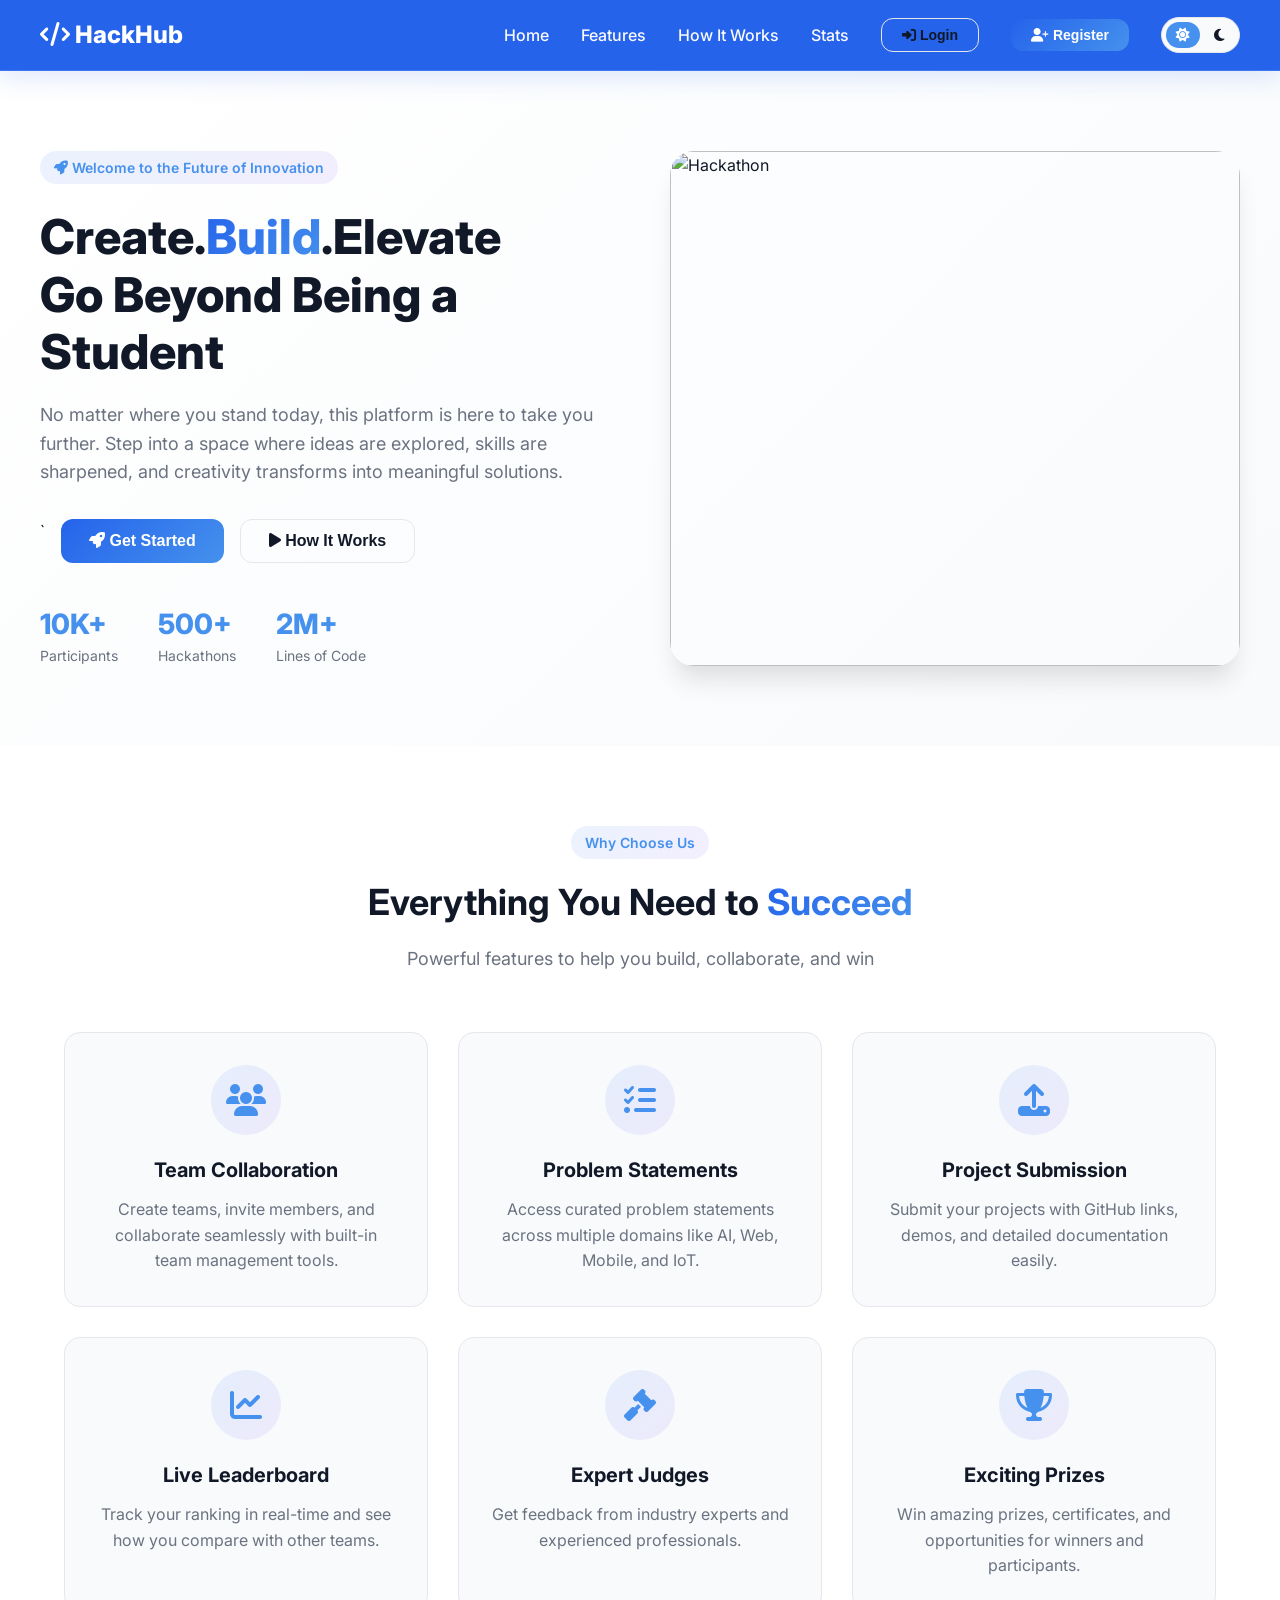
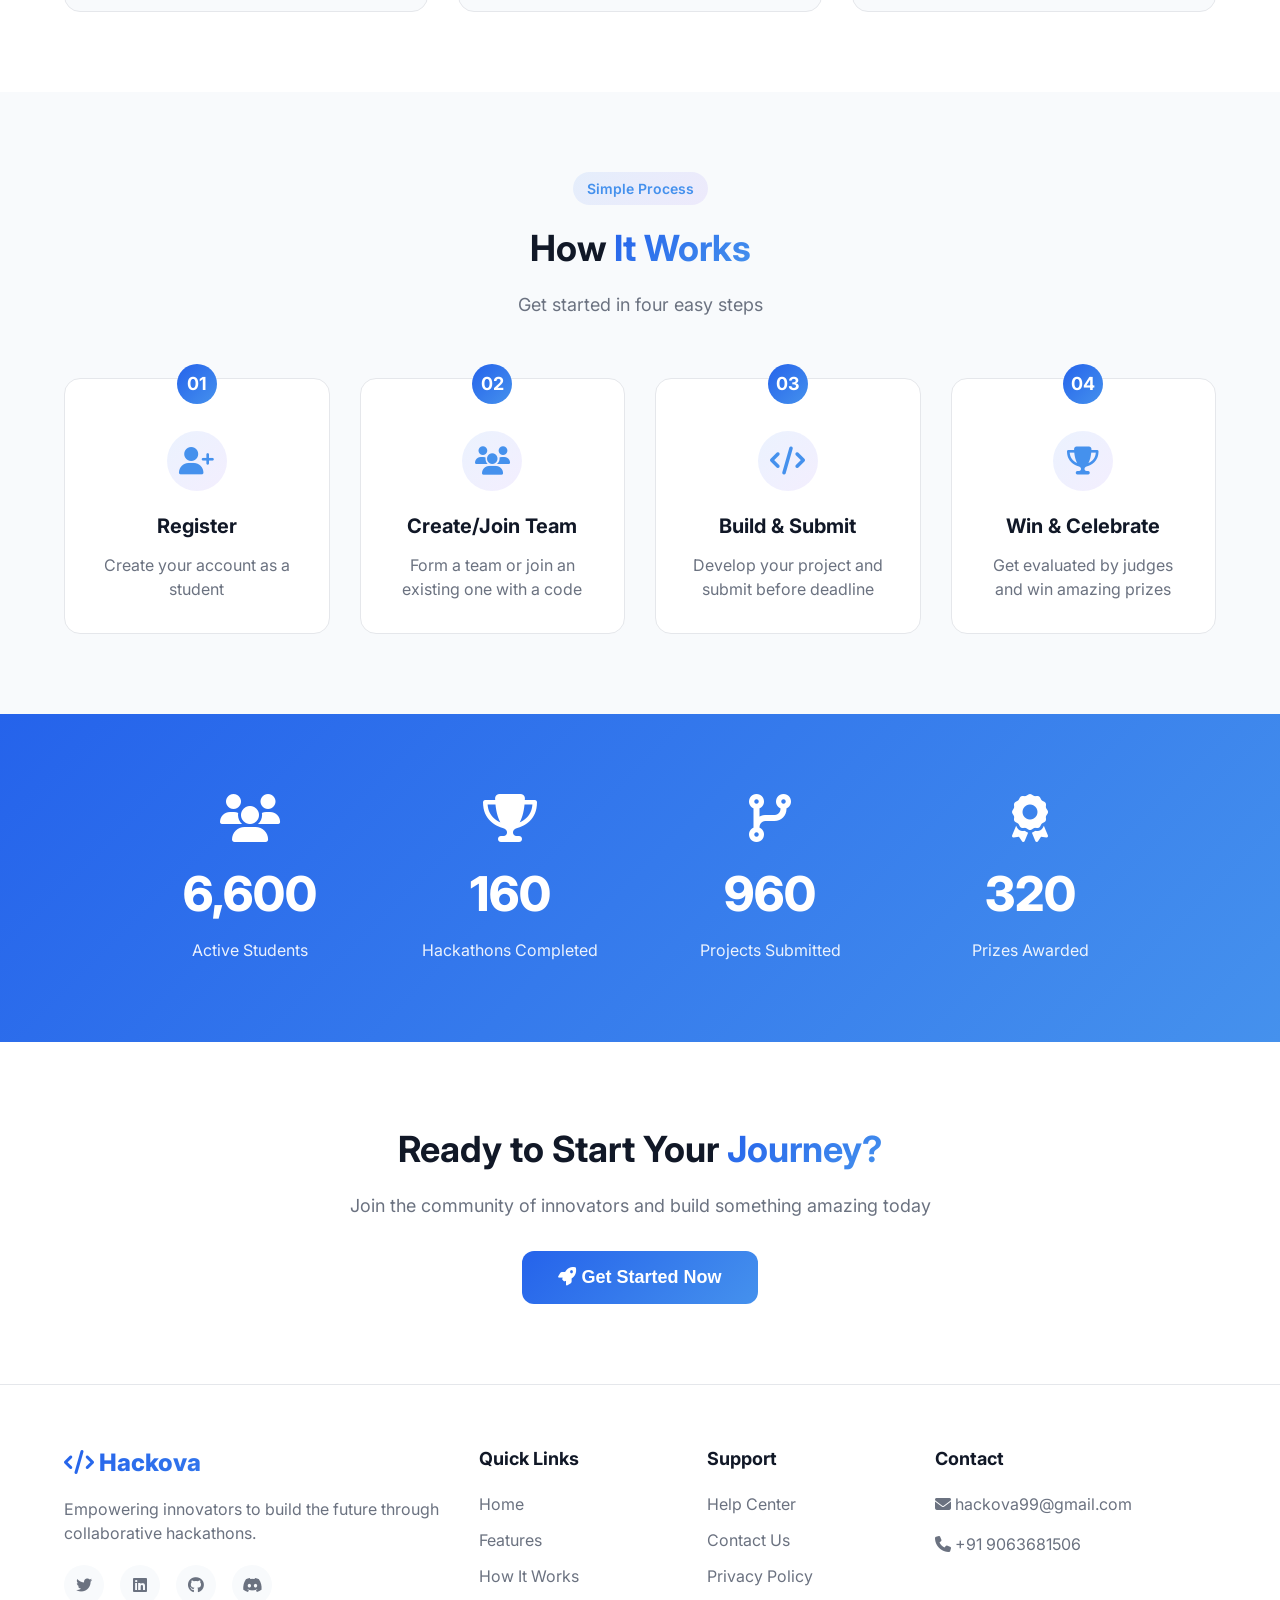
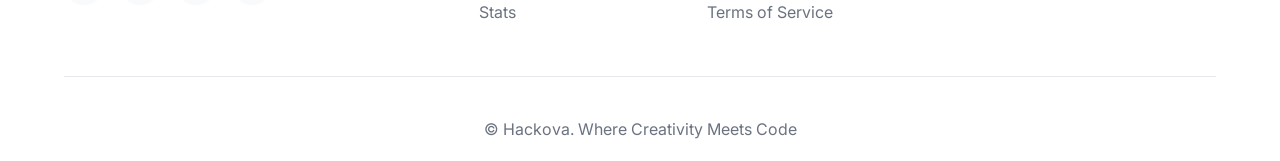
==== home.html @ 32de66e4 "Initial commit" ====
<html >

<head>
    <meta charset="UTF-8">
    <meta name="viewport" content="width=device-width, initial-scale=1.0">
    <title>HackHub | Where Innovation Meets Execution</title>
    <link rel="stylesheet" href="https://cdnjs.cloudflare.com/ajax/libs/font-awesome/6.4.0/css/all.min.css">
    <link rel="stylesheet" href="home-styles.css">
</head>

<body class="home-page">
    <!-- Navbar -->
    <nav class="navbar">
        <div class="navbar-content">
            <div class="logo">
                <i class="fas fa-code"></i> HackHub
            </div>
            <div class="nav-links">
                <a href="#home" class="nav-link">Home</a>
                <a href="#features" class="nav-link">Features</a>
                <a href="#how-it-works" class="nav-link">How It Works</a>
                <a href="#stats" class="nav-link">Stats</a>
                <button class="btn-login" onclick="goToAuth('login')">
                    <i class="fas fa-sign-in-alt"></i> Login
                </button>

                <button class="btn-register" onclick="goToAuth('register')">
                    <i class="fas fa-user-plus"></i> Register
                </button>
                <div class="dark-mode-toggle" onclick="toggleDarkMode()">
                    <i class="fas fa-sun"></i>
                    <i class="fas fa-moon"></i>
                </div>
            </div>
            <button class="mobile-menu-btn" onclick="toggleMobileMenu()">
                <i class="fas fa-bars"></i>
            </button>
        </div>
        <div class="mobile-menu" id="mobileMenu">
            <a href="#home" onclick="closeMobileMenu()">Home</a>
            <a href="#features" onclick="closeMobileMenu()">Features</a>
            <a href="#how-it-works" onclick="closeMobileMenu()">How It Works</a>
            <a href="#stats" onclick="closeMobileMenu()">Stats</a>
            <button class="btn-login" onclick="goToAuth('login')">
                <i class="fas fa-sign-in-alt"></i> Login
            </button>

            <button class="btn-register" onclick="goToAuth('register')">
                <i class="fas fa-user-plus"></i> Register
            </button>
        </div>
    </nav>

    <!-- Hero Section -->
    <section id="home" class="hero-section">
        <div class="hero-content">
            <div class="hero-text">
                <div class="hero-badge">
                    <i class="fas fa-rocket"></i> Welcome to the Future of Innovation
                </div>
                <h1>Create.<span class="gradient-text">Build</span>.Elevate<br>Go Beyond Being a Student</h1>
                <p>No matter where you stand today, this platform is here to take you further. Step into a space where
                    ideas are explored, skills are sharpened, and creativity transforms into meaningful solutions.</p>
                <div class="hero-buttons">`
                    <button class="btn-primary" onclick="window.location.href='index.html'">
                        <i class="fas fa-rocket"></i> Get Started
                    </button>
                    <button class="btn-secondary" onclick="scrollToSection('how-it-works')">
                        <i class="fas fa-play"></i> How It Works
                    </button>
                </div>
                <div class="hero-stats">
                    <div class="hero-stat">
                        <span class="stat-number">10K+</span>
                        <span class="stat-label">Participants</span>
                    </div>
                    <div class="hero-stat">
                        <span class="stat-number">500+</span>
                        <span class="stat-label">Hackathons</span>
                    </div>
                    <div class="hero-stat">
                        <span class="stat-number">2M+</span>
                        <span class="stat-label">Lines of Code</span>
                    </div>
                </div>
            </div>
            <div class="hero-image">
                <img src="https://images.pexels.com/photos/3184418/pexels-photo-3184418.jpeg?auto=compress&cs=tinysrgb&w=600"
                    alt="Hackathon">
            </div>
        </div>
    </section>

    <!-- Features Section -->
    <section id="features" class="features-section">
        <div class="container">
            <div class="section-header">
                <span class="section-badge">Why Choose Us</span>
                <h2>Everything You Need to <span class="gradient-text">Succeed</span></h2>
                <p>Powerful features to help you build, collaborate, and win</p>
            </div>
            <div class="features-grid">
                <div class="feature-card">
                    <div class="feature-icon"><i class="fas fa-users"></i></div>
                    <h3>Team Collaboration</h3>
                    <p>Create teams, invite members, and collaborate seamlessly with built-in team management tools.</p>
                </div>
                <div class="feature-card">
                    <div class="feature-icon"><i class="fas fa-tasks"></i></div>
                    <h3>Problem Statements</h3>
                    <p>Access curated problem statements across multiple domains like AI, Web, Mobile, and IoT.</p>
                </div>
                <div class="feature-card">
                    <div class="feature-icon"><i class="fas fa-upload"></i></div>
                    <h3>Project Submission</h3>
                    <p>Submit your projects with GitHub links, demos, and detailed documentation easily.</p>
                </div>
                <div class="feature-card">
                    <div class="feature-icon"><i class="fas fa-chart-line"></i></div>
                    <h3>Live Leaderboard</h3>
                    <p>Track your ranking in real-time and see how you compare with other teams.</p>
                </div>
                <div class="feature-card">
                    <div class="feature-icon"><i class="fas fa-gavel"></i></div>
                    <h3>Expert Judges</h3>
                    <p>Get feedback from industry experts and experienced professionals.</p>
                </div>
                <div class="feature-card">
                    <div class="feature-icon"><i class="fas fa-trophy"></i></div>
                    <h3>Exciting Prizes</h3>
                    <p>Win amazing prizes, certificates, and opportunities for winners and participants.</p>
                </div>
            </div>
        </div>
    </section>

    <!-- How It Works Section -->
    <section id="how-it-works" class="how-it-works-section">
        <div class="container">
            <div class="section-header">
                <span class="section-badge">Simple Process</span>
                <h2>How <span class="gradient-text">It Works</span></h2>
                <p>Get started in four easy steps</p>
            </div>
            <div class="steps-grid">
                <div class="step-card">
                    <div class="step-number">01</div>
                    <div class="step-icon"><i class="fas fa-user-plus"></i></div>
                    <h3>Register</h3>
                    <p>Create your account as a student</p>
                </div>
                <div class="step-card">
                    <div class="step-number">02</div>
                    <div class="step-icon"><i class="fas fa-users"></i></div>
                    <h3>Create/Join Team</h3>
                    <p>Form a team or join an existing one with a code</p>
                </div>
                <div class="step-card">
                    <div class="step-number">03</div>
                    <div class="step-icon"><i class="fas fa-code"></i></div>
                    <h3>Build & Submit</h3>
                    <p>Develop your project and submit before deadline</p>
                </div>
                <div class="step-card">
                    <div class="step-number">04</div>
                    <div class="step-icon"><i class="fas fa-trophy"></i></div>
                    <h3>Win & Celebrate</h3>
                    <p>Get evaluated by judges and win amazing prizes</p>
                </div>
            </div>
        </div>
    </section>

    <!-- Stats Section -->
    <section id="stats" class="stats-section">
        <div class="container">
            <div class="stats-grid">
                <div class="stat-item">
                    <div class="stat-icon"><i class="fas fa-users"></i></div>
                    <div class="stat-number" data-target="10000">0</div>
                    <div class="stat-label">Active Students</div>
                </div>
                <div class="stat-item">
                    <div class="stat-icon"><i class="fas fa-trophy"></i></div>
                    <div class="stat-number" data-target="250">0</div>
                    <div class="stat-label">Hackathons Completed</div>
                </div>
                <div class="stat-item">
                    <div class="stat-icon"><i class="fas fa-code-branch"></i></div>
                    <div class="stat-number" data-target="1500">0</div>
                    <div class="stat-label">Projects Submitted</div>
                </div>
                <div class="stat-item">
                    <div class="stat-icon"><i class="fas fa-award"></i></div>
                    <div class="stat-number" data-target="500">0</div>
                    <div class="stat-label">Prizes Awarded</div>
                </div>
            </div>
        </div>
    </section>

    <!-- CTA Section -->
    <section class="cta-section">
        <div class="container">
            <div class="cta-content">
                <h2>Ready to Start Your <span class="gradient-text">Journey?</span></h2>
                <p>Join the community of innovators and build something amazing today</p>
                <button class="btn-primary btn-large" onclick="window.location.href='index.html'">
                    <i class="fas fa-rocket"></i> Get Started Now
                </button>
            </div>
        </div>
    </section>

    <!-- Footer -->
    <footer class="footer">
        <div class="container">
            <div class="footer-content">
                <div class="footer-section">
                    <div class="footer-logo">
                        <i class="fas fa-code"></i> Hackova
                    </div>
                    <p>Empowering innovators to build the future through collaborative hackathons.</p>
                    <div class="social-links">
                        <a href="#"><i class="fab fa-twitter"></i></a>
                        <a href="#"><i class="fab fa-linkedin"></i></a>
                        <a href="#"><i class="fab fa-github"></i></a>
                        <a href="#"><i class="fab fa-discord"></i></a>
                    </div>
                </div>
                <div class="footer-section">
                    <h4>Quick Links</h4>
                    <a href="#home">Home</a>
                    <a href="#features">Features</a>
                    <a href="#how-it-works">How It Works</a>
                    <a href="#stats">Stats</a>
                </div>
                <div class="footer-section">
                    <h4>Support</h4>
                    <a href="#" onclick="showHelpCenter()">Help Center</a>
                    <a href="#">Contact Us</a>
                    <a href="#">Privacy Policy</a>
                    <a href="#">Terms of Service</a>
                </div>
                <div class="footer-section">
                    <h4>Contact</h4>
                    <p><i class="fas fa-envelope"></i> hackova99@gmail.com</p>
                    <p><i class="fas fa-phone"></i> +91 9063681506</p>
                </div>
            </div>
            <div class="footer-bottom">
                <p>&copy; Hackova. Where Creativity Meets Code</p>
            </div>
        </div>
    </footer>

    <script>

        function goToAuth(mode) {
            localStorage.setItem("authMode", mode);
            window.location.href = "index.html";
        }


        function toggleDarkMode() {
            document.body.classList.toggle('dark-mode');
        }

        function toggleMobileMenu() {
            const menu = document.getElementById('mobileMenu');
            menu.classList.toggle('show');
        }

        function closeMobileMenu() {
            const menu = document.getElementById('mobileMenu');
            menu.classList.remove('show');
        }

        function scrollToSection(sectionId) {
            const section = document.getElementById(sectionId);
            if (section) {
                section.scrollIntoView({ behavior: 'smooth' });
            }
        }

        function showHelpCenter() {
            alert("Help Center\n\nEmail: support@hackhub.com\nPhone: +1 (555) 123-4567");
        }

        // Animate stats on scroll
        const observerOptions = {
            threshold: 0.5,
            rootMargin: "0px"
        };

        const observer = new IntersectionObserver((entries) => {
            entries.forEach(entry => {
                if (entry.isIntersecting) {
                    const stats = entry.target.querySelectorAll('.stat-number');
                    stats.forEach(stat => {
                        const target = parseInt(stat.getAttribute('data-target'));
                        let current = 0;
                        const increment = target / 50;
                        const timer = setInterval(() => {
                            current += increment;
                            if (current >= target) {
                                stat.textContent = target.toLocaleString();
                                clearInterval(timer);
                            } else {
                                stat.textContent = Math.floor(current).toLocaleString();
                            }
                        }, 20);
                    });
                    observer.unobserve(entry.target);
                }
            });
        }, observerOptions);

        const statsSection = document.querySelector('.stats-section');
        if (statsSection) {
            observer.observe(statsSection);
        }


        // 🔥 Step 5A: If already logged in → go to dashboard
        window.onload = function () {
            const currentUser = localStorage.getItem("currentUser");
            const userType = localStorage.getItem("userType");

            if (currentUser && userType === "student") {
                window.location.replace("student.html");
            }
        };

    </script>

    <script src="home-script.js"></script>
</body>

</html>
---- home-styles.css ----
/* Home Page Styles - HackHub */
@import url('https://fonts.googleapis.com/css2?family=Inter:wght@300;400;500;600;700;800&display=swap');

:root {
    --primary-500: #4591ed;
    --primary-600: #2563EB;
    --success-500: #10b981;
    --gray-50: #f8fafc;
    --gray-100: #f3f4f6;
    --gray-200: #e5e7eb;
    --gray-300: #d1d5db;
    --gray-400: #9ca3af;
    --gray-500: #6b7280;
    --gray-600: #4b5563;
    --gray-700: #374151;
    --gray-800: #1f2937;
    --gray-900: #111827;
    --bg-primary: #FFFFFF;
    --bg-secondary: #F8FAFC;
    --text-primary: #111827;
    --text-secondary: #6b7280;
    --border-color: #e5e7eb;
    --card-shadow: 0 4px 6px -1px rgba(0, 0, 0, 0.1), 0 2px 4px -1px rgba(0, 0, 0, 0.06);
    --card-shadow-hover: 0 20px 25px -5px rgba(0, 0, 0, 0.1), 0 10px 10px -5px rgba(0, 0, 0, 0.02);
    --radius-sm: 0.5rem;
    --radius-md: 0.75rem;
    --radius-lg: 1rem;
    --radius-xl: 1.5rem;
    --transition: all 0.2s ease;
}

body.dark-mode {
    --bg-primary: #161B22;
    --bg-secondary: #0D1117;
    --text-primary: #E6EDF3;
    --text-secondary: #8b949e;
    --border-color: #30363d;
    --primary-600: #2563EB;
    --primary-500: #3B82F6;
}

* {
    margin: 0;
    padding: 0;
    box-sizing: border-box;
}

html {
    min-height: 100%;
    background: linear-gradient(135deg, #F8FAFC 0%, #EFF6FF 100%);
    background-attachment: fixed;
}

body {
    font-family: 'Inter', sans-serif;
    min-height: 100vh;
    background: linear-gradient(135deg, #EFF6FF 0%, #DBEAFE 100%);
    background-attachment: fixed;
    color: var(--text-primary);
    line-height: 1.5;
    overflow-x: hidden;
}

body.dark-mode {
    background: linear-gradient(135deg, #0F172A 0%, #1E293B 100%);
    background-attachment: fixed;
}

.container {
    max-width: 1200px;
    margin: 0 auto;
    padding: 0 24px;
}

/* Dark Mode Toggle */
.dark-mode-toggle {
    display: flex;
    align-items: center;
    gap: 4px;
    background: var(--bg-secondary);
    border-radius: 50px;
    padding: 4px;
    cursor: pointer;
    border: 1px solid var(--border-color);
}

.dark-mode-toggle i {
    padding: 6px 10px;
    border-radius: 50px;
    font-size: 14px;
    transition: var(--transition);
}

body.dark-mode .dark-mode-toggle .fa-moon,
body:not(.dark-mode) .dark-mode-toggle .fa-sun {
    background: var(--primary-500);
    color: white;
}

/* Navbar */
.navbar {
    background: var(--primary-600);
    border-bottom: 1px solid rgba(255, 255, 255, 0.12);
    position: sticky;
    top: 0;
    z-index: 100;
    box-shadow: 0 8px 24px rgba(37, 99, 235, 0.14);
}

.navbar-content {
    display: flex;
    justify-content: space-between;
    align-items: center;
    padding: 0 40px;
    height: 70px;
    max-width: 1400px;
    margin: 0 auto;
}

.logo {
    font-size: 24px;
    font-weight: 800;
    color: #ffffff;
}

.logo i {
    color: #ffffff;
}

.nav-links {
    display: flex;
    gap: 32px;
    align-items: center;
}

.nav-link {
    color: #FAFAFF;
    text-decoration: none;
    font-weight: 500;
    transition: var(--transition);
}

.nav-link:hover {
    color: #dbeafe;
}

.btn-login,
.btn-register {
    padding: 8px 20px;
    border-radius: var(--radius-md);
    font-weight: 600;
    cursor: pointer;
    transition: var(--transition);
    border: none;
    font-size: 14px;
    color: #ffffff;
    background: rgba(255, 255, 255, 0.12);
}

.btn-register {
    background: rgba(255, 255, 255, 0.2);
}

.btn-login:hover,
.btn-register:hover {
    background: rgba(255, 255, 255, 0.22);
}

.btn-login {
    background: transparent;
    color: var(--text-primary);
    border: 1px solid var(--border-color);
}

.btn-login:hover {
    border-color: var(--primary-500);
    color: var(--primary-500);
}

.btn-register {
    background: linear-gradient(135deg, var(--primary-600) 0%, var(--primary-500) 100%);
    color: white;
}

.btn-register:hover {
    transform: translateY(-2px);
    box-shadow: 0 4px 12px rgba(59, 130, 246, 0.3);
}

.mobile-menu-btn {
    display: none;
    background: none;
    border: none;
    font-size: 24px;
    color: var(--text-primary);
    cursor: pointer;
}

.mobile-menu {
    display: none;
    flex-direction: column;
    padding: 20px;
    gap: 15px;
    background: var(--bg-primary);
    border-top: 1px solid var(--border-color);
}

.mobile-menu a {
    color: var(--text-secondary);
    text-decoration: none;
    padding: 10px;
}

.mobile-menu .btn-login,
.mobile-menu .btn-register {
    width: 100%;
    margin-top: 5px;
}

/* Hero Section */
.hero-section {
    padding: 80px 40px;
    background: linear-gradient(135deg, var(--bg-primary) 0%, var(--bg-secondary) 100%);
}

.hero-content {
    max-width: 1200px;
    margin: 0 auto;
    display: grid;
    grid-template-columns: 1fr 1fr;
    gap: 60px;
    align-items: center;
}

.hero-badge {
    display: inline-block;
    padding: 6px 14px;
    background: linear-gradient(135deg, rgba(59, 130, 246, 0.1) 0%, rgba(139, 92, 246, 0.1) 100%);
    border-radius: 50px;
    color: var(--primary-500);
    font-size: 14px;
    font-weight: 600;
    margin-bottom: 24px;
}

.hero-text h1 {
    font-size: 48px;
    font-weight: 800;
    line-height: 1.2;
    margin-bottom: 20px;
    color: var(--text-primary);
}

.gradient-text {
    background: linear-gradient(135deg, var(--primary-600) 0%, var(--primary-500) 100%);
    -webkit-background-clip: text;
    background-clip: text;
    -webkit-text-fill-color: transparent;
}

.hero-text p {
    font-size: 18px;
    color: var(--text-secondary);
    margin-bottom: 32px;
    line-height: 1.6;
}

.hero-buttons {
    display: flex;
    gap: 16px;
    margin-bottom: 40px;
}

.btn-primary,
.btn-secondary {
    padding: 12px 28px;
    border-radius: var(--radius-md);
    font-weight: 600;
    cursor: pointer;
    transition: var(--transition);
    font-size: 16px;
    border: none;
}

.btn-primary {
    background: linear-gradient(135deg, var(--primary-600) 0%, var(--primary-500) 100%);
    color: white;
}

.btn-primary:hover {
    transform: translateY(-2px);
    box-shadow: 0 4px 12px rgba(59, 130, 246, 0.3);
}

.btn-secondary {
    background: transparent;
    color: var(--text-primary);
    border: 1px solid var(--border-color);
}

.btn-secondary:hover {
    border-color: var(--primary-500);
    color: var(--primary-500);
}

.btn-large {
    padding: 16px 36px;
    font-size: 18px;
}

.hero-stats {
    display: flex;
    gap: 40px;
}

.hero-stat {
    display: flex;
    flex-direction: column;
}

.stat-number {
    font-size: 28px;
    font-weight: 800;
    color: var(--primary-500);
}

.stat-label {
    font-size: 14px;
    color: var(--text-secondary);
}

.hero-image img {
    width: 100%;
    border-radius: var(--radius-xl);
    box-shadow: var(--card-shadow-hover);
}

/* Section Header */
.section-header {
    text-align: center;
    margin-bottom: 60px;
}

.section-badge {
    display: inline-block;
    padding: 6px 14px;
    background: linear-gradient(135deg, rgba(59, 130, 246, 0.1) 0%, rgba(139, 92, 246, 0.1) 100%);
    border-radius: 50px;
    color: var(--primary-500);
    font-size: 14px;
    font-weight: 600;
    margin-bottom: 16px;
}

.section-header h2 {
    font-size: 36px;
    font-weight: 700;
    margin-bottom: 16px;
    color: var(--text-primary);
}

.section-header p {
    font-size: 18px;
    color: var(--text-secondary);
}

/* Features Section */
.features-section {
    padding: 80px 40px;
    background: var(--bg-primary);
}

.features-grid {
    display: grid;
    grid-template-columns: repeat(auto-fit, minmax(350px, 1fr));
    gap: 30px;
    max-width: 1200px;
    margin: 0 auto;
}

.feature-card {
    background: var(--bg-secondary);
    padding: 32px;
    border-radius: var(--radius-lg);
    text-align: center;
    transition: var(--transition);
    border: 1px solid var(--border-color);
}

.feature-card:hover {
    transform: translateY(-5px);
    box-shadow: var(--card-shadow-hover);
    border-color: var(--primary-500);
}

.feature-icon {
    width: 70px;
    height: 70px;
    background: linear-gradient(135deg, rgba(59, 130, 246, 0.1) 0%, rgba(139, 92, 246, 0.1) 100%);
    border-radius: 50%;
    display: flex;
    align-items: center;
    justify-content: center;
    margin: 0 auto 20px;
}

.feature-icon i {
    font-size: 32px;
    color: var(--primary-500);
}

.feature-card h3 {
    font-size: 20px;
    margin-bottom: 12px;
    color: var(--text-primary);
}

.feature-card p {
    color: var(--text-secondary);
    line-height: 1.6;
}

/* How It Works Section */
.how-it-works-section {
    padding: 80px 40px;
    background: var(--bg-secondary);
}

.steps-grid {
    display: grid;
    grid-template-columns: repeat(auto-fit, minmax(250px, 1fr));
    gap: 30px;
    max-width: 1200px;
    margin: 0 auto;
}

.step-card {
    text-align: center;
    position: relative;
    padding: 32px;
    background: var(--bg-primary);
    border-radius: var(--radius-lg);
    border: 1px solid var(--border-color);
    transition: var(--transition);
}

.step-card:hover {
    transform: translateY(-5px);
    box-shadow: var(--card-shadow-hover);
}

.step-number {
    position: absolute;
    top: -15px;
    left: 50%;
    transform: translateX(-50%);
    width: 40px;
    height: 40px;
    background: linear-gradient(135deg, var(--primary-600) 0%, var(--primary-500) 100%);
    color: white;
    border-radius: 50%;
    display: flex;
    align-items: center;
    justify-content: center;
    font-weight: 700;
    font-size: 18px;
}

.step-icon {
    width: 60px;
    height: 60px;
    background: linear-gradient(135deg, rgba(59, 130, 246, 0.1) 0%, rgba(139, 92, 246, 0.1) 100%);
    border-radius: 50%;
    display: flex;
    align-items: center;
    justify-content: center;
    margin: 20px auto 20px;
}

.step-icon i {
    font-size: 28px;
    color: var(--primary-500);
}

.step-card h3 {
    font-size: 20px;
    margin-bottom: 12px;
    color: var(--text-primary);
}

.step-card p {
    color: var(--text-secondary);
}

/* Stats Section */
.stats-section {
    padding: 80px 40px;
    background: linear-gradient(135deg, var(--primary-600) 0%, var(--primary-500) 100%);
    color: white;
}

.stats-grid {
    display: grid;
    grid-template-columns: repeat(auto-fit, minmax(200px, 1fr));
    gap: 40px;
    max-width: 1000px;
    margin: 0 auto;
    text-align: center;
}

.stat-item .stat-icon i {
    font-size: 48px;
    margin-bottom: 16px;
}

.stat-item .stat-number {
    font-size: 48px;
    font-weight: 800;
    display: block;
    margin-bottom: 8px;
}

.stat-item .stat-label {
    font-size: 16px;
    opacity: 0.9;
}

/* CTA Section */
.cta-section {
    padding: 80px 40px;
    background: var(--bg-primary);
}

.cta-content {
    text-align: center;
    max-width: 700px;
    margin: 0 auto;
}

.cta-content h2 {
    font-size: 36px;
    font-weight: 700;
    margin-bottom: 16px;
}

.cta-content p {
    font-size: 18px;
    color: var(--text-secondary);
    margin-bottom: 32px;
}

/* Footer */
.footer {
    background: var(--bg-primary);
    border-top: 1px solid var(--border-color);
    padding: 60px 40px 20px;
}

.footer-content {
    display: grid;
    grid-template-columns: 2fr 1fr 1fr 1.5fr;
    gap: 40px;
    max-width: 1200px;
    margin: 0 auto;
}

.footer-logo {
    font-size: 24px;
    font-weight: 800;
    background: linear-gradient(135deg, var(--primary-600) 0%, var(--primary-500) 100%);
    -webkit-background-clip: text;
    background-clip: text;
    -webkit-text-fill-color: transparent;
    margin-bottom: 16px;
}

.footer-section p {
    color: var(--text-secondary);
    margin-bottom: 16px;
}

.footer-section h4 {
    margin-bottom: 20px;
    font-size: 18px;
}

.footer-section a {
    display: block;
    color: var(--text-secondary);
    text-decoration: none;
    margin-bottom: 12px;
    transition: var(--transition);
    cursor: pointer;
}

.footer-section a:hover {
    color: var(--primary-500);
}

.social-links {
    display: flex;
    gap: 16px;
    margin-top: 20px;
}

.social-links a {
    width: 40px;
    height: 40px;
    border-radius: 50%;
    background: var(--bg-secondary);
    display: flex;
    align-items: center;
    justify-content: center;
    transition: var(--transition);
}

.social-links a:hover {
    background: var(--primary-500);
    color: white;
}

.footer-bottom {
    text-align: center;
    padding-top: 40px;
    margin-top: 40px;
    border-top: 1px solid var(--border-color);
    color: var(--text-secondary);
}

/* Responsive */
@media (max-width: 968px) {
    .hero-content {
        grid-template-columns: 1fr;
        text-align: center;
    }

    .hero-buttons {
        justify-content: center;
    }

    .hero-stats {
        justify-content: center;
    }

    .nav-links {
        display: none;
    }

    .mobile-menu-btn {
        display: block;
    }

    .mobile-menu.show {
        display: flex;
    }

    .footer-content {
        grid-template-columns: 1fr;
        text-align: center;
    }

    .social-links {
        justify-content: center;
    }
}

@media (max-width: 768px) {
    .hero-text h1 {
        font-size: 32px;
    }

    .features-grid {
        grid-template-columns: 1fr;
    }

    .steps-grid {
        grid-template-columns: 1fr;
    }

    .stats-grid {
        grid-template-columns: 1fr 1fr;
    }

    .section-header h2 {
        font-size: 28px;
    }

    .hero-buttons {
        flex-direction: column;
    }
}

/* FORCE WHITE COLOR FOR STATS SECTION */
.stats-section .stat-number {
    color: #ffffff !important;
}

.stats-section .stat-label {
    color: #ffffff !important;
}

.stats-section .stat-icon i {
    color: #ffffff !important;
}
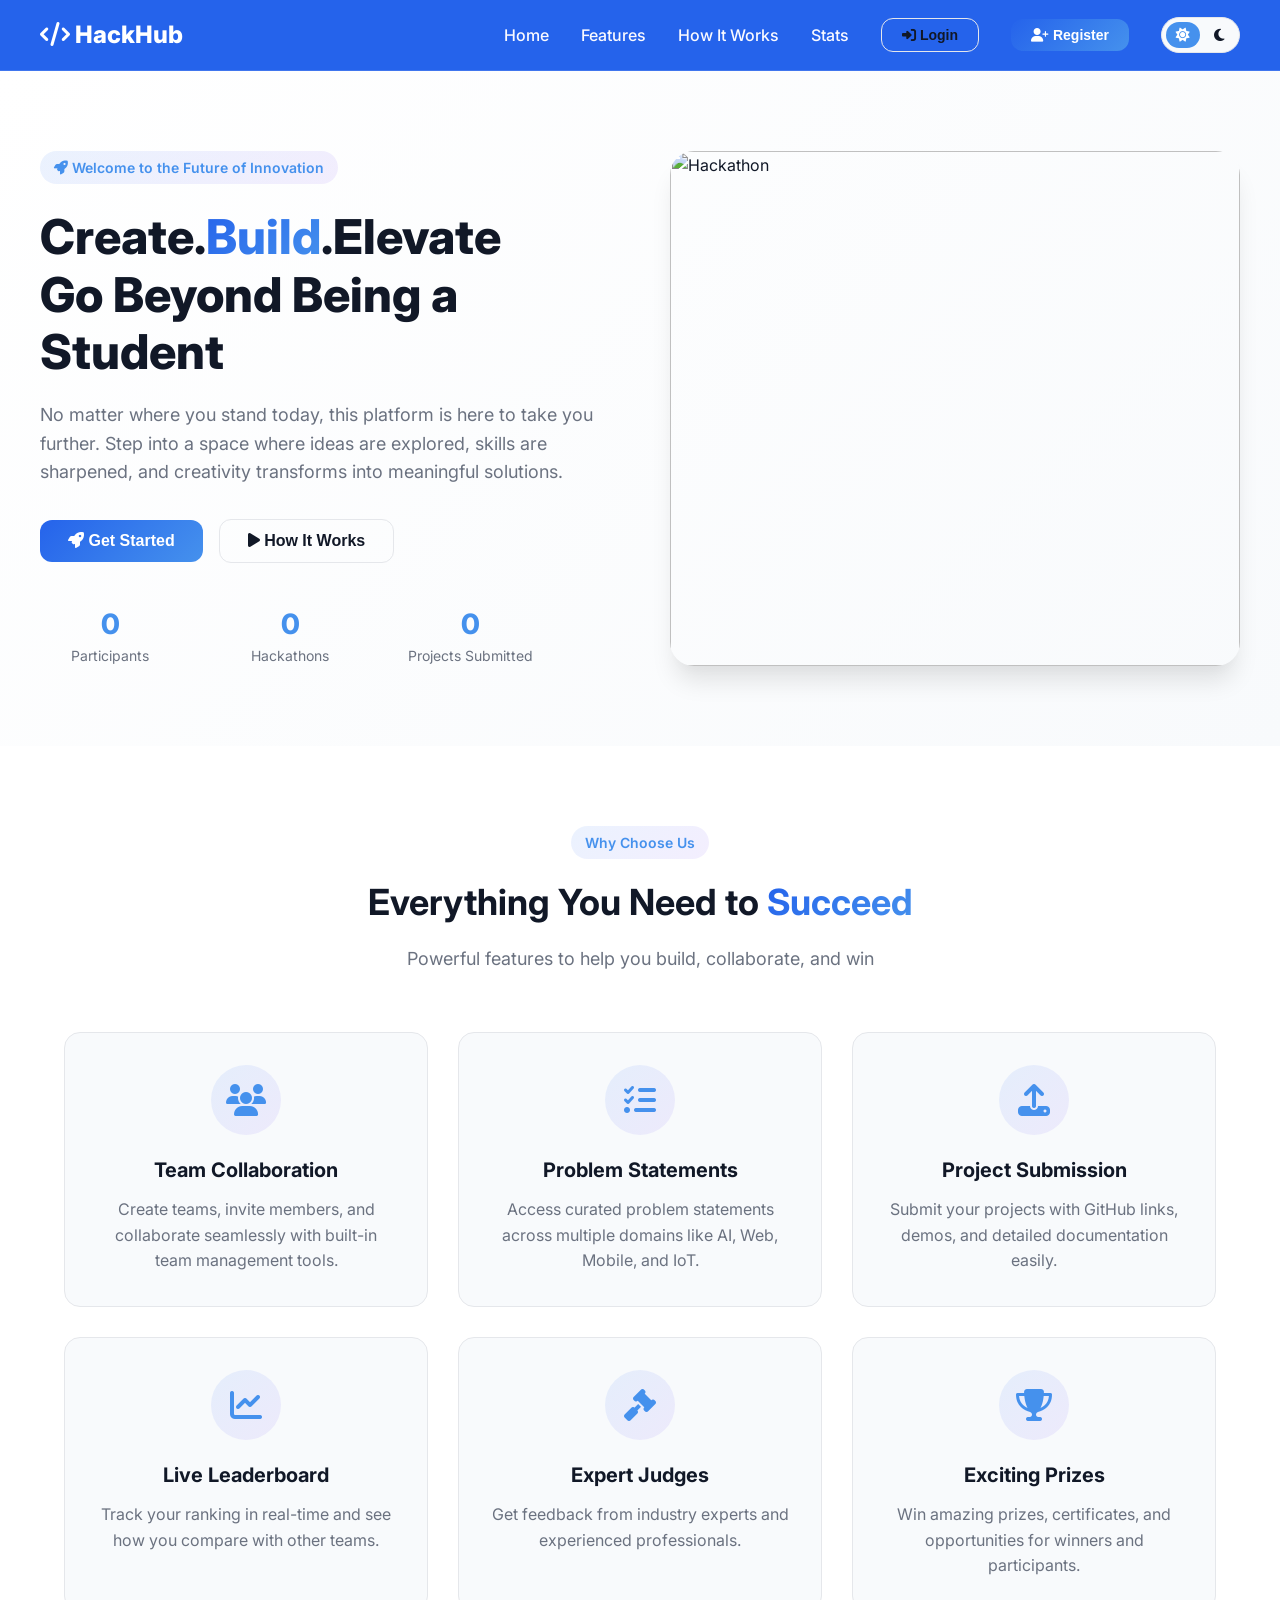
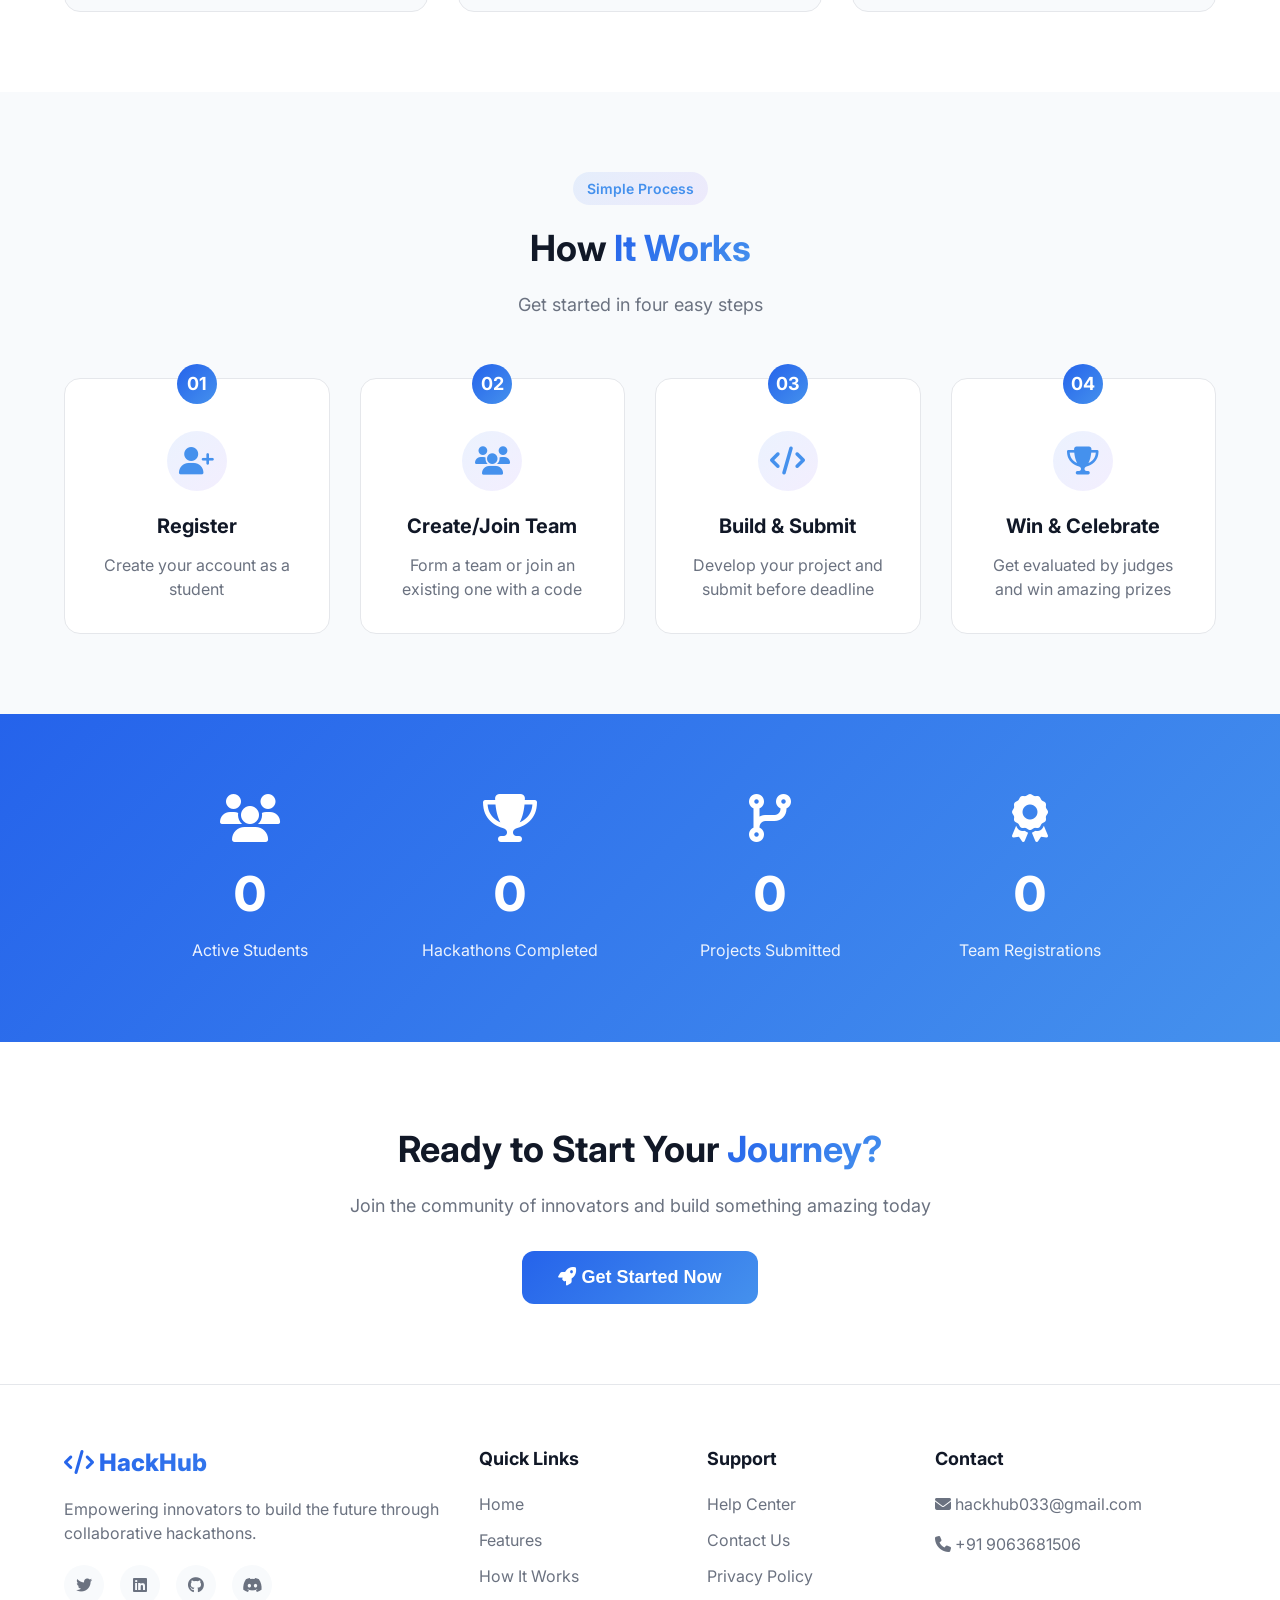
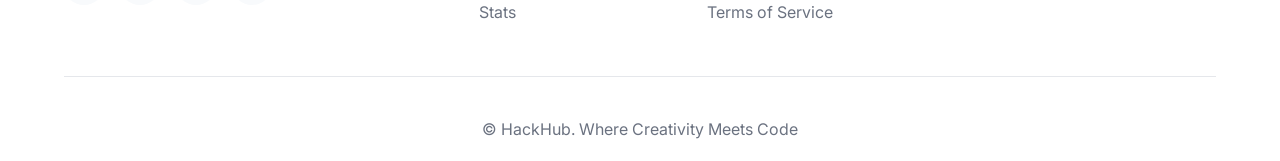
==== commit 2feacc80: "fixed nested repo issue" ====
--- a/home.html
+++ b/home.html
@@ -62,7 +62,7 @@
                 <h1>Create.<span class="gradient-text">Build</span>.Elevate<br>Go Beyond Being a Student</h1>
                 <p>No matter where you stand today, this platform is here to take you further. Step into a space where
                     ideas are explored, skills are sharpened, and creativity transforms into meaningful solutions.</p>
-                <div class="hero-buttons">`
+                <div class="hero-buttons">
                     <button class="btn-primary" onclick="window.location.href='index.html'">
                         <i class="fas fa-rocket"></i> Get Started
                     </button>
@@ -72,16 +72,16 @@
                 </div>
                 <div class="hero-stats">
                     <div class="hero-stat">
-                        <span class="stat-number">10K+</span>
+                        <span class="stat-number" id="heroParticipants">0</span>
                         <span class="stat-label">Participants</span>
                     </div>
                     <div class="hero-stat">
-                        <span class="stat-number">500+</span>
+                        <span class="stat-number" id="heroHackathons">0</span>
                         <span class="stat-label">Hackathons</span>
                     </div>
                     <div class="hero-stat">
-                        <span class="stat-number">2M+</span>
-                        <span class="stat-label">Lines of Code</span>
+                        <span class="stat-number" id="heroProjects">0</span>
+                        <span class="stat-label">Projects Submitted</span>
                     </div>
                 </div>
             </div>
@@ -178,23 +178,23 @@
             <div class="stats-grid">
                 <div class="stat-item">
                     <div class="stat-icon"><i class="fas fa-users"></i></div>
-                    <div class="stat-number" data-target="10000">0</div>
+                    <div class="stat-number" data-key="students" data-target="0">0</div>
                     <div class="stat-label">Active Students</div>
                 </div>
                 <div class="stat-item">
                     <div class="stat-icon"><i class="fas fa-trophy"></i></div>
-                    <div class="stat-number" data-target="250">0</div>
+                    <div class="stat-number" data-key="completed" data-target="0">0</div>
                     <div class="stat-label">Hackathons Completed</div>
                 </div>
                 <div class="stat-item">
                     <div class="stat-icon"><i class="fas fa-code-branch"></i></div>
-                    <div class="stat-number" data-target="1500">0</div>
+                    <div class="stat-number" data-key="submissions" data-target="0">0</div>
                     <div class="stat-label">Projects Submitted</div>
                 </div>
                 <div class="stat-item">
                     <div class="stat-icon"><i class="fas fa-award"></i></div>
-                    <div class="stat-number" data-target="500">0</div>
-                    <div class="stat-label">Prizes Awarded</div>
+                    <div class="stat-number" data-key="registrations" data-target="0">0</div>
+                    <div class="stat-label">Team Registrations</div>
                 </div>
             </div>
         </div>
@@ -219,7 +219,7 @@
             <div class="footer-content">
                 <div class="footer-section">
                     <div class="footer-logo">
-                        <i class="fas fa-code"></i> Hackova
+                        <i class="fas fa-code"></i> HackHub
                     </div>
                     <p>Empowering innovators to build the future through collaborative hackathons.</p>
                     <div class="social-links">
@@ -245,95 +245,15 @@
                 </div>
                 <div class="footer-section">
                     <h4>Contact</h4>
-                    <p><i class="fas fa-envelope"></i> hackova99@gmail.com</p>
+                    <p><i class="fas fa-envelope"></i> hackhub033@gmail.com</p>
                     <p><i class="fas fa-phone"></i> +91 9063681506</p>
                 </div>
             </div>
             <div class="footer-bottom">
-                <p>&copy; Hackova. Where Creativity Meets Code</p>
+                <p>&copy; HackHub. Where Creativity Meets Code</p>
             </div>
         </div>
     </footer>
-
-    <script>
-
-        function goToAuth(mode) {
-            localStorage.setItem("authMode", mode);
-            window.location.href = "index.html";
-        }
-
-
-        function toggleDarkMode() {
-            document.body.classList.toggle('dark-mode');
-        }
-
-        function toggleMobileMenu() {
-            const menu = document.getElementById('mobileMenu');
-            menu.classList.toggle('show');
-        }
-
-        function closeMobileMenu() {
-            const menu = document.getElementById('mobileMenu');
-            menu.classList.remove('show');
-        }
-
-        function scrollToSection(sectionId) {
-            const section = document.getElementById(sectionId);
-            if (section) {
-                section.scrollIntoView({ behavior: 'smooth' });
-            }
-        }
-
-        function showHelpCenter() {
-            alert("Help Center\n\nEmail: support@hackhub.com\nPhone: +1 (555) 123-4567");
-        }
-
-        // Animate stats on scroll
-        const observerOptions = {
-            threshold: 0.5,
-            rootMargin: "0px"
-        };
-
-        const observer = new IntersectionObserver((entries) => {
-            entries.forEach(entry => {
-                if (entry.isIntersecting) {
-                    const stats = entry.target.querySelectorAll('.stat-number');
-                    stats.forEach(stat => {
-                        const target = parseInt(stat.getAttribute('data-target'));
-                        let current = 0;
-                        const increment = target / 50;
-                        const timer = setInterval(() => {
-                            current += increment;
-                            if (current >= target) {
-                                stat.textContent = target.toLocaleString();
-                                clearInterval(timer);
-                            } else {
-                                stat.textContent = Math.floor(current).toLocaleString();
-                            }
-                        }, 20);
-                    });
-                    observer.unobserve(entry.target);
-                }
-            });
-        }, observerOptions);
-
-        const statsSection = document.querySelector('.stats-section');
-        if (statsSection) {
-            observer.observe(statsSection);
-        }
-
-
-        // 🔥 Step 5A: If already logged in → go to dashboard
-        window.onload = function () {
-            const currentUser = localStorage.getItem("currentUser");
-            const userType = localStorage.getItem("userType");
-
-            if (currentUser && userType === "student") {
-                window.location.replace("student.html");
-            }
-        };
-
-    </script>
 
     <script src="home-script.js"></script>
 </body>
--- a/home-styles.css
+++ b/home-styles.css
@@ -267,6 +267,8 @@
 
 .hero-buttons {
     display: flex;
+    flex-wrap: wrap;
+    align-items: center;
     gap: 16px;
     margin-bottom: 40px;
 }
@@ -311,11 +313,18 @@
 .hero-stats {
     display: flex;
     gap: 40px;
+    flex-wrap: wrap;
+    align-items: center;
+    justify-content: flex-start;
 }
 
 .hero-stat {
     display: flex;
     flex-direction: column;
+    align-items: center;
+    min-width: 140px;
+    max-width: 180px;
+    text-align: center;
 }
 
 .stat-number {
@@ -688,6 +697,18 @@
     .hero-buttons {
         flex-direction: column;
     }
+
+    .hero-stats {
+        flex-direction: column;
+        align-items: center;
+        gap: 24px;
+    }
+
+    .hero-stat {
+        min-width: auto;
+        width: 100%;
+        max-width: 260px;
+    }
 }
 
 /* FORCE WHITE COLOR FOR STATS SECTION */
